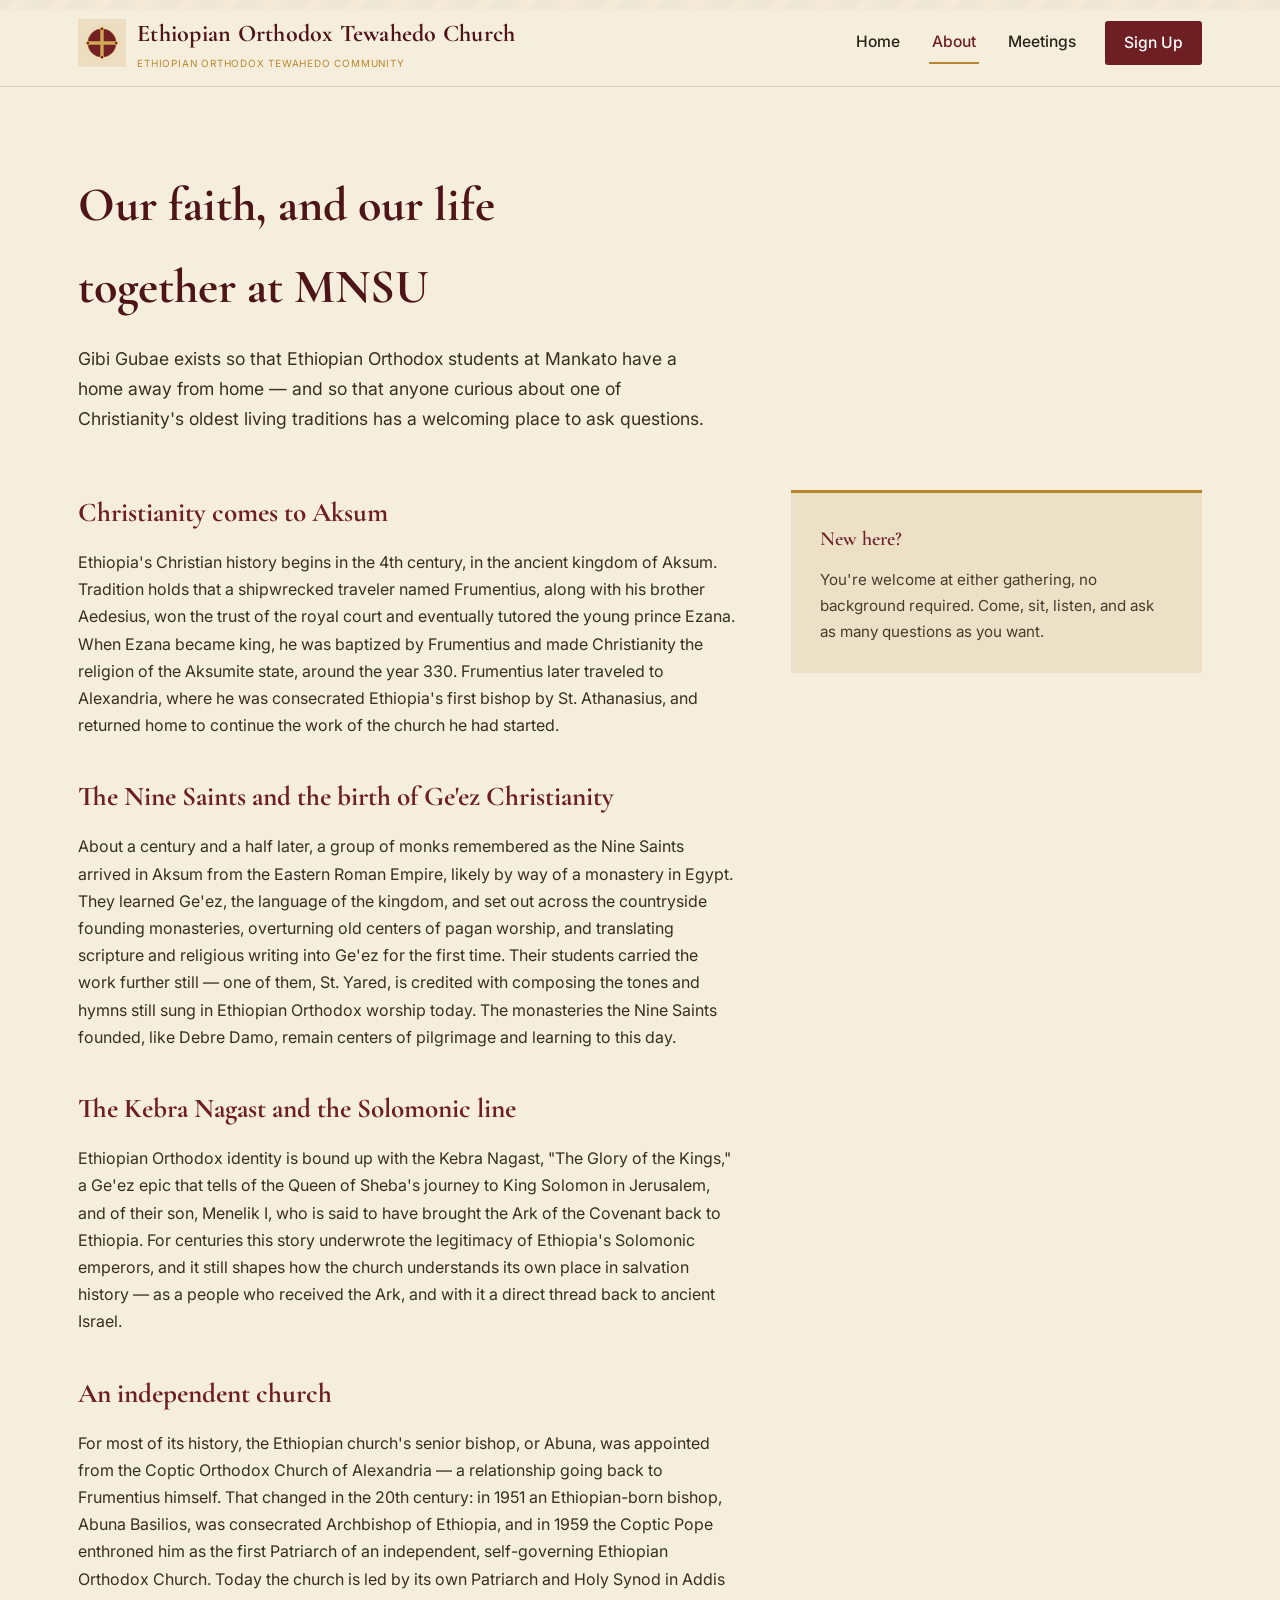
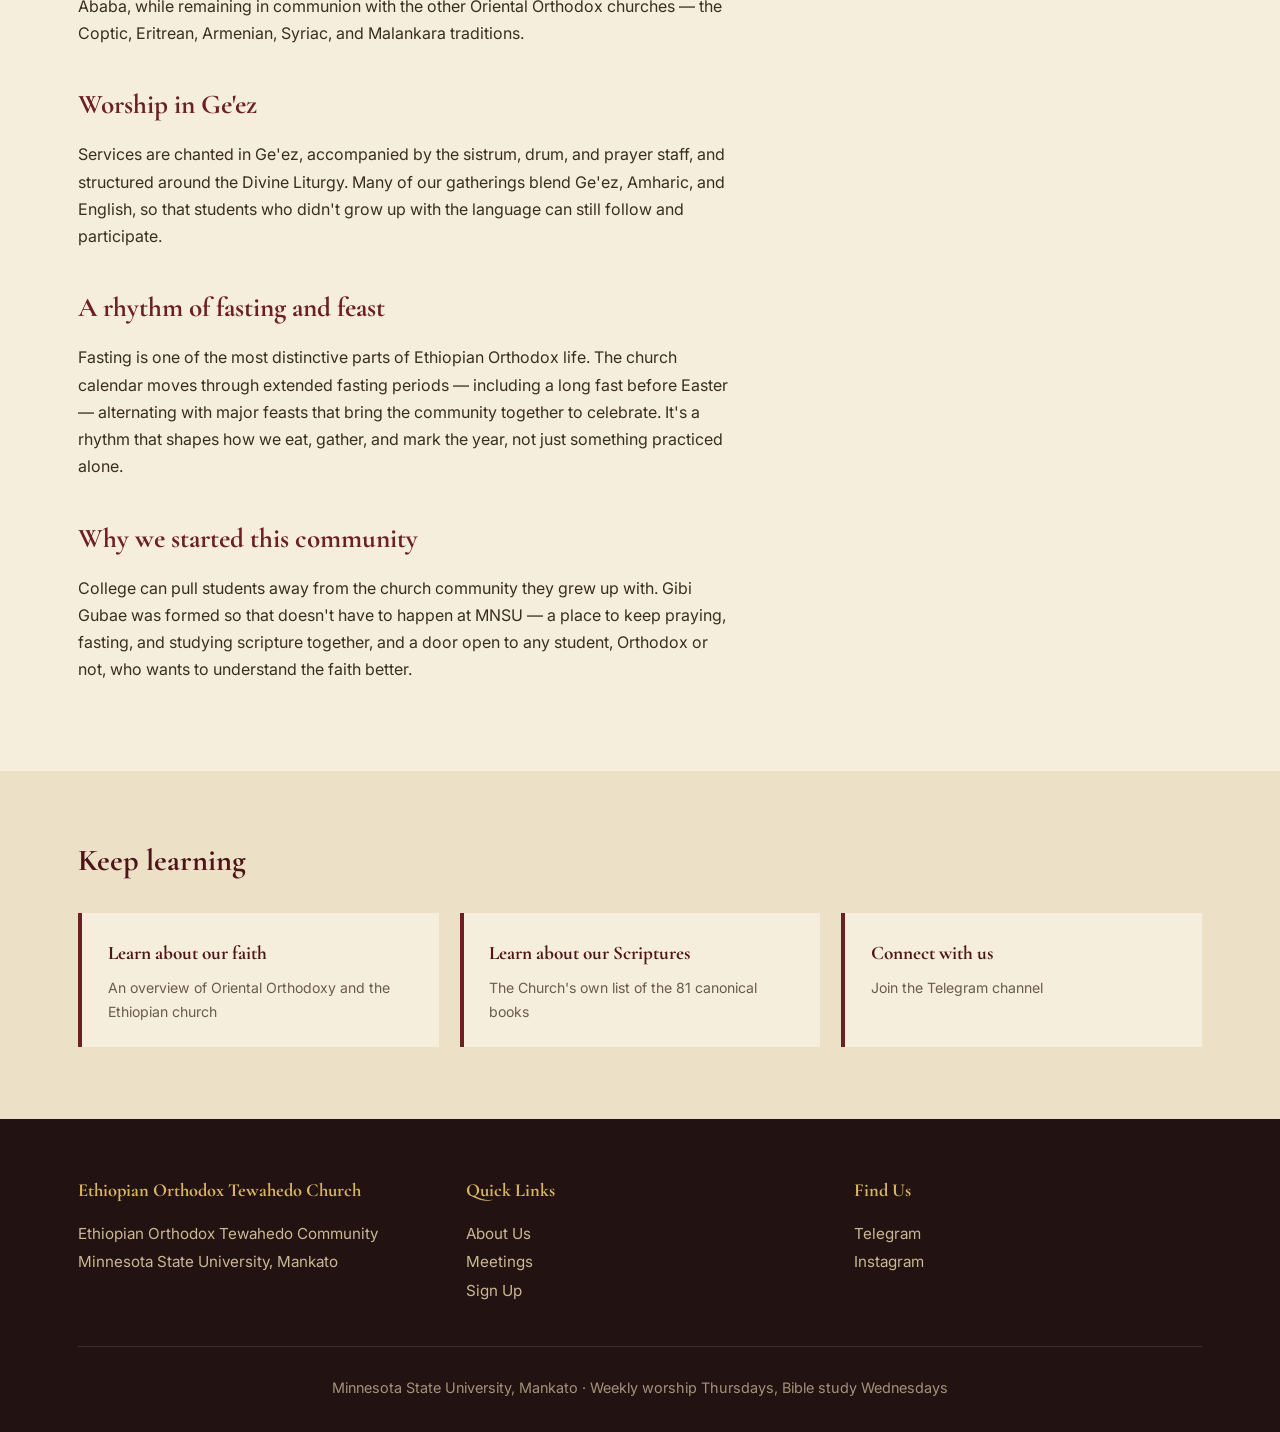
==== about.html @ cf898a97 "Create Ethiopian Orthodox Tewahedo website" ====
<!DOCTYPE html>
<html lang="en">
<head>
<meta charset="UTF-8">
<meta name="viewport" content="width=device-width, initial-scale=1.0">
<title>About — Ethiopian Orthodox Tewahedo Community at MNSU</title>
<link rel="icon" href="logo.svg">
<link rel="preconnect" href="https://fonts.googleapis.com">
<link rel="preconnect" href="https://fonts.gstatic.com" crossorigin>
<link href="https://fonts.googleapis.com/css2?family=Cormorant+Garamond:ital,wght@0,500;0,600;0,700;1,500&family=Inter:wght@400;500;600&display=swap" rel="stylesheet">
<style>
:root{
  --parchment:#F6EEDD;--parchment-dark:#ECE0C7;--maroon:#6E1F24;--maroon-deep:#4E1519;
  --gold:#B8862E;--gold-light:#D9B563;--ink:#2B2118;--green:#33513F;
  --font-display:'Cormorant Garamond', Georgia, serif;--font-body:'Inter', Arial, sans-serif;
}
*{margin:0;padding:0;box-sizing:border-box;}
body{font-family:var(--font-body);color:var(--ink);background:var(--parchment);line-height:1.7;}
.container{max-width:1180px;margin:0 auto;padding:0 28px;}
.tibeb{height:10px;background:repeating-linear-gradient(135deg,var(--maroon) 0 10px,var(--gold) 10px 20px,var(--green) 20px 30px);}
header{position:fixed;top:0;width:100%;z-index:1000;background:rgba(246,238,221,0.97);border-bottom:1px solid rgba(110,31,36,0.15);}
nav{display:flex;align-items:center;justify-content:space-between;padding:0.9rem 0;}
.nav-left{display:flex;align-items:center;gap:0.7rem;text-decoration:none;}
.brand-text{font-family:var(--font-display);font-weight:700;font-size:1.5rem;color:var(--maroon-deep);letter-spacing:0.01em;}
.church-logo{width:48px;height:48px;object-fit:contain;mix-blend-mode:multiply;}
.brand-sub{display:block;font-family:var(--font-body);font-size:0.62rem;letter-spacing:0.08em;color:var(--gold);}
.nav-right{display:flex;align-items:center;gap:1.6rem;}
.nav-right a{color:var(--ink);font-weight:500;text-decoration:none;font-size:0.98rem;padding:0.4rem 0.2rem;border-bottom:2px solid transparent;transition:border-color 0.2s,color 0.2s;}
.nav-right a:hover,.nav-right a.active{color:var(--maroon);border-color:var(--gold);}
.nav-right a.cta{background:var(--maroon);color:#fff;padding:0.55rem 1.2rem;border-radius:3px;border-bottom:none;}
.nav-right a.cta:hover{background:var(--maroon-deep);color:#fff;}
.mobile-menu-toggle{display:none;flex-direction:column;background:none;border:none;cursor:pointer;padding:0.5rem;gap:5px;}
.mobile-menu-toggle span{width:24px;height:2px;background:var(--maroon-deep);border-radius:2px;}
main{margin-top:83px;}

.page-head{padding:4.5rem 0 2.5rem;}
.page-head h1{font-family:var(--font-display);font-weight:700;font-size:3rem;color:var(--maroon-deep);margin-bottom:1rem;max-width:20ch;}
.page-head p{font-size:1.1rem;color:#3a2e21;max-width:58ch;}

.article{padding:1rem 0 4.5rem;}
.article .container{display:flex;gap:3.5rem;flex-wrap:wrap;}
.article-main{flex:1.6 1 480px;}
.article-main h2{font-family:var(--font-display);font-weight:700;font-size:1.7rem;color:var(--maroon);margin:2.2rem 0 0.8rem;}
.article-main h2:first-child{margin-top:0;}
.article-main p{color:#3a2e21;margin-bottom:1rem;max-width:66ch;}

.side{flex:1 1 300px;}
.side-box{background:var(--parchment-dark);border-top:3px solid var(--gold);padding:1.8rem;margin-bottom:1.8rem;}
.side-box h3{font-family:var(--font-display);font-weight:600;font-size:1.25rem;color:var(--maroon);margin-bottom:0.7rem;}
.side-box p{font-size:0.95rem;color:#4a3b2b;}
.side-box a{color:var(--maroon);font-weight:600;text-decoration:none;}
.side-box a:hover{text-decoration:underline;}

.learn-more{background:var(--parchment-dark);padding:4rem 0 4.5rem;}
.learn-more h2{font-family:var(--font-display);font-weight:700;font-size:1.9rem;color:var(--maroon-deep);margin-bottom:1.6rem;}
.learn-links{display:flex;gap:1.3rem;flex-wrap:wrap;}
.learn-btn{
  flex:1 1 240px;display:flex;flex-direction:column;gap:0.4rem;
  background:var(--parchment);border-left:4px solid var(--maroon);padding:1.5rem 1.6rem;
  text-decoration:none;transition:border-color 0.2s,background 0.2s;
}
.learn-btn:hover{border-color:var(--gold);background:#fbf5e6;}
.learn-btn-title{font-family:var(--font-display);font-weight:700;font-size:1.2rem;color:var(--maroon-deep);}
.learn-btn-sub{font-size:0.88rem;color:#6b5c48;}

footer{background:#221312;color:#d8c9ab;padding:3.5rem 0 2rem;}
.footer-grid{display:grid;grid-template-columns:repeat(auto-fit,minmax(220px,1fr));gap:2.5rem;margin-bottom:2.5rem;}
.footer-col h3{font-family:var(--font-display);color:var(--gold-light);font-size:1.15rem;margin-bottom:0.8rem;}
.footer-col p,.footer-col a{color:#c9b892;text-decoration:none;font-size:0.95rem;line-height:1.9;}
.footer-col a:hover{color:var(--gold-light);}
.footer-bottom{text-align:center;padding-top:1.8rem;border-top:1px solid rgba(216,201,171,0.15);color:#a3927a;font-size:0.9rem;}

@media (max-width:768px){
  .mobile-menu-toggle{display:flex;}
  .nav-right{position:absolute;top:100%;left:0;width:100%;background:var(--parchment);flex-direction:column;align-items:flex-start;gap:0;box-shadow:0 8px 20px rgba(0,0,0,0.08);transform:translateY(-120%);transition:transform 0.25s ease;padding:0.5rem 0;}
  .nav-right.active{transform:translateY(0);}
  .nav-right a{width:100%;padding:0.9rem 1.5rem;border-bottom:1px solid rgba(110,31,36,0.08);border-radius:0;}
  .nav-right a.cta{margin:0.7rem 1.5rem;width:calc(100% - 3rem);text-align:center;}
  main{margin-top:70px;}
  .church-logo{width:42px;height:42px;}
  .page-head h1{font-size:2.2rem;}
}
</style>
</head>
<body>
<header>
  <div class="container">
    <nav>
      <a href="index.html" class="nav-left">
        <img class="church-logo" src="logo.svg" alt="Ethiopian Orthodox Tewahedo cross">
        <span>
          <span class="brand-text">Ethiopian Orthodox Tewahedo Church</span>
          <span class="brand-sub">ETHIOPIAN ORTHODOX TEWAHEDO COMMUNITY</span>
        </span>
      </a>
      <button class="mobile-menu-toggle" onclick="toggleMobileMenu()"><span></span><span></span><span></span></button>
      <div class="nav-right">
        <a href="index.html">Home</a>
        <a href="about.html" class="active">About</a>
        <a href="events.html">Meetings</a>
        <a href="signup.html" class="cta">Sign Up</a>
      </div>
    </nav>
  </div>
</header>
<div class="tibeb"></div>

<main>
  <section class="page-head">
    <div class="container">
      <h1>Our faith, and our life together at MNSU</h1>
      <p>Gibi Gubae exists so that Ethiopian Orthodox students at Mankato have a home away from home — and so that anyone curious about one of Christianity's oldest living traditions has a welcoming place to ask questions.</p>
    </div>
  </section>

  <section class="article">
    <div class="container">
      <div class="article-main">
        <h2>Christianity comes to Aksum</h2>
        <p>Ethiopia's Christian history begins in the 4th century, in the ancient kingdom of Aksum. Tradition holds that a shipwrecked traveler named Frumentius, along with his brother Aedesius, won the trust of the royal court and eventually tutored the young prince Ezana. When Ezana became king, he was baptized by Frumentius and made Christianity the religion of the Aksumite state, around the year 330. Frumentius later traveled to Alexandria, where he was consecrated Ethiopia's first bishop by St. Athanasius, and returned home to continue the work of the church he had started.</p>

        <h2>The Nine Saints and the birth of Ge'ez Christianity</h2>
        <p>About a century and a half later, a group of monks remembered as the Nine Saints arrived in Aksum from the Eastern Roman Empire, likely by way of a monastery in Egypt. They learned Ge'ez, the language of the kingdom, and set out across the countryside founding monasteries, overturning old centers of pagan worship, and translating scripture and religious writing into Ge'ez for the first time. Their students carried the work further still — one of them, St. Yared, is credited with composing the tones and hymns still sung in Ethiopian Orthodox worship today. The monasteries the Nine Saints founded, like Debre Damo, remain centers of pilgrimage and learning to this day.</p>

        <h2>The Kebra Nagast and the Solomonic line</h2>
        <p>Ethiopian Orthodox identity is bound up with the Kebra Nagast, "The Glory of the Kings," a Ge'ez epic that tells of the Queen of Sheba's journey to King Solomon in Jerusalem, and of their son, Menelik I, who is said to have brought the Ark of the Covenant back to Ethiopia. For centuries this story underwrote the legitimacy of Ethiopia's Solomonic emperors, and it still shapes how the church understands its own place in salvation history — as a people who received the Ark, and with it a direct thread back to ancient Israel.</p>

        <h2>An independent church</h2>
        <p>For most of its history, the Ethiopian church's senior bishop, or Abuna, was appointed from the Coptic Orthodox Church of Alexandria — a relationship going back to Frumentius himself. That changed in the 20th century: in 1951 an Ethiopian-born bishop, Abuna Basilios, was consecrated Archbishop of Ethiopia, and in 1959 the Coptic Pope enthroned him as the first Patriarch of an independent, self-governing Ethiopian Orthodox Church. Today the church is led by its own Patriarch and Holy Synod in Addis Ababa, while remaining in communion with the other Oriental Orthodox churches — the Coptic, Eritrean, Armenian, Syriac, and Malankara traditions.</p>

        <h2>Worship in Ge'ez</h2>
        <p>Services are chanted in Ge'ez, accompanied by the sistrum, drum, and prayer staff, and structured around the Divine Liturgy. Many of our gatherings blend Ge'ez, Amharic, and English, so that students who didn't grow up with the language can still follow and participate.</p>

        <h2>A rhythm of fasting and feast</h2>
        <p>Fasting is one of the most distinctive parts of Ethiopian Orthodox life. The church calendar moves through extended fasting periods — including a long fast before Easter — alternating with major feasts that bring the community together to celebrate. It's a rhythm that shapes how we eat, gather, and mark the year, not just something practiced alone.</p>

        <h2>Why we started this community</h2>
        <p>College can pull students away from the church community they grew up with. Gibi Gubae was formed so that doesn't have to happen at MNSU — a place to keep praying, fasting, and studying scripture together, and a door open to any student, Orthodox or not, who wants to understand the faith better.</p>
      </div>

      <div class="side">
        <div class="side-box">
          <h3>New here?</h3>
          <p>You're welcome at either gathering, no background required. Come, sit, listen, and ask as many questions as you want.</p>
        </div>
      </div>
    </div>
  </section>

  <section class="learn-more">
    <div class="container">
      <h2>Keep learning</h2>
      <div class="learn-links">
        <a class="learn-btn" href="https://en.wikipedia.org/wiki/Ethiopian_Orthodox_Tewahedo_Church" target="_blank" rel="noopener">
          <span class="learn-btn-title">Learn about our faith</span>
          <span class="learn-btn-sub">An overview of Oriental Orthodoxy and the Ethiopian church</span>
        </a>
        <a class="learn-btn" href="https://www.ethiopianorthodox.org/english/canonical/books.html" target="_blank" rel="noopener">
          <span class="learn-btn-title">Learn about our Scriptures</span>
          <span class="learn-btn-sub">The Church's own list of the 81 canonical books</span>
        </a>
        <a class="learn-btn" href="https://t.me/MNSUGibigubae" target="_blank" rel="noopener">
          <span class="learn-btn-title">Connect with us</span>
          <span class="learn-btn-sub">Join the Telegram channel</span>
        </a>
      </div>
    </div>
  </section>
</main>

<footer>
  <div class="container">
    <div class="footer-grid">
      <div class="footer-col">
        <h3>Ethiopian Orthodox Tewahedo Church</h3>
        <p>Ethiopian Orthodox Tewahedo Community<br>Minnesota State University, Mankato</p>
      </div>
      <div class="footer-col">
        <h3>Quick Links</h3>
        <p><a href="about.html">About Us</a></p>
        <p><a href="events.html">Meetings</a></p>
        <p><a href="signup.html">Sign Up</a></p>
      </div>
      <div class="footer-col">
        <h3>Find Us</h3>
        <p><a href="https://t.me/MNSUGibigubae" target="_blank" rel="noopener">Telegram</a></p>
        <p><a href="https://www.instagram.com/ethiopian_orthodox_community_/" target="_blank" rel="noopener">Instagram</a></p>
      </div>
    </div>
    <div class="footer-bottom">
      <p>Minnesota State University, Mankato · Weekly worship Thursdays, Bible study Wednesdays</p>
    </div>
  </div>
</footer>

<script>
function toggleMobileMenu(){
  document.querySelector('.nav-right').classList.toggle('active');
  document.querySelector('.mobile-menu-toggle').classList.toggle('active');
}
document.addEventListener('click', function(e){
  const nav = document.querySelector('nav');
  const navRight = document.querySelector('.nav-right');
  if(!nav.contains(e.target) && navRight.classList.contains('active')){
    navRight.classList.remove('active');
    document.querySelector('.mobile-menu-toggle').classList.remove('active');
  }
});
document.querySelectorAll('.nav-right a').forEach(link=>{
  link.addEventListener('click', ()=>{
    document.querySelector('.nav-right').classList.remove('active');
    document.querySelector('.mobile-menu-toggle').classList.remove('active');
  });
});
</script>
</body>
</html>
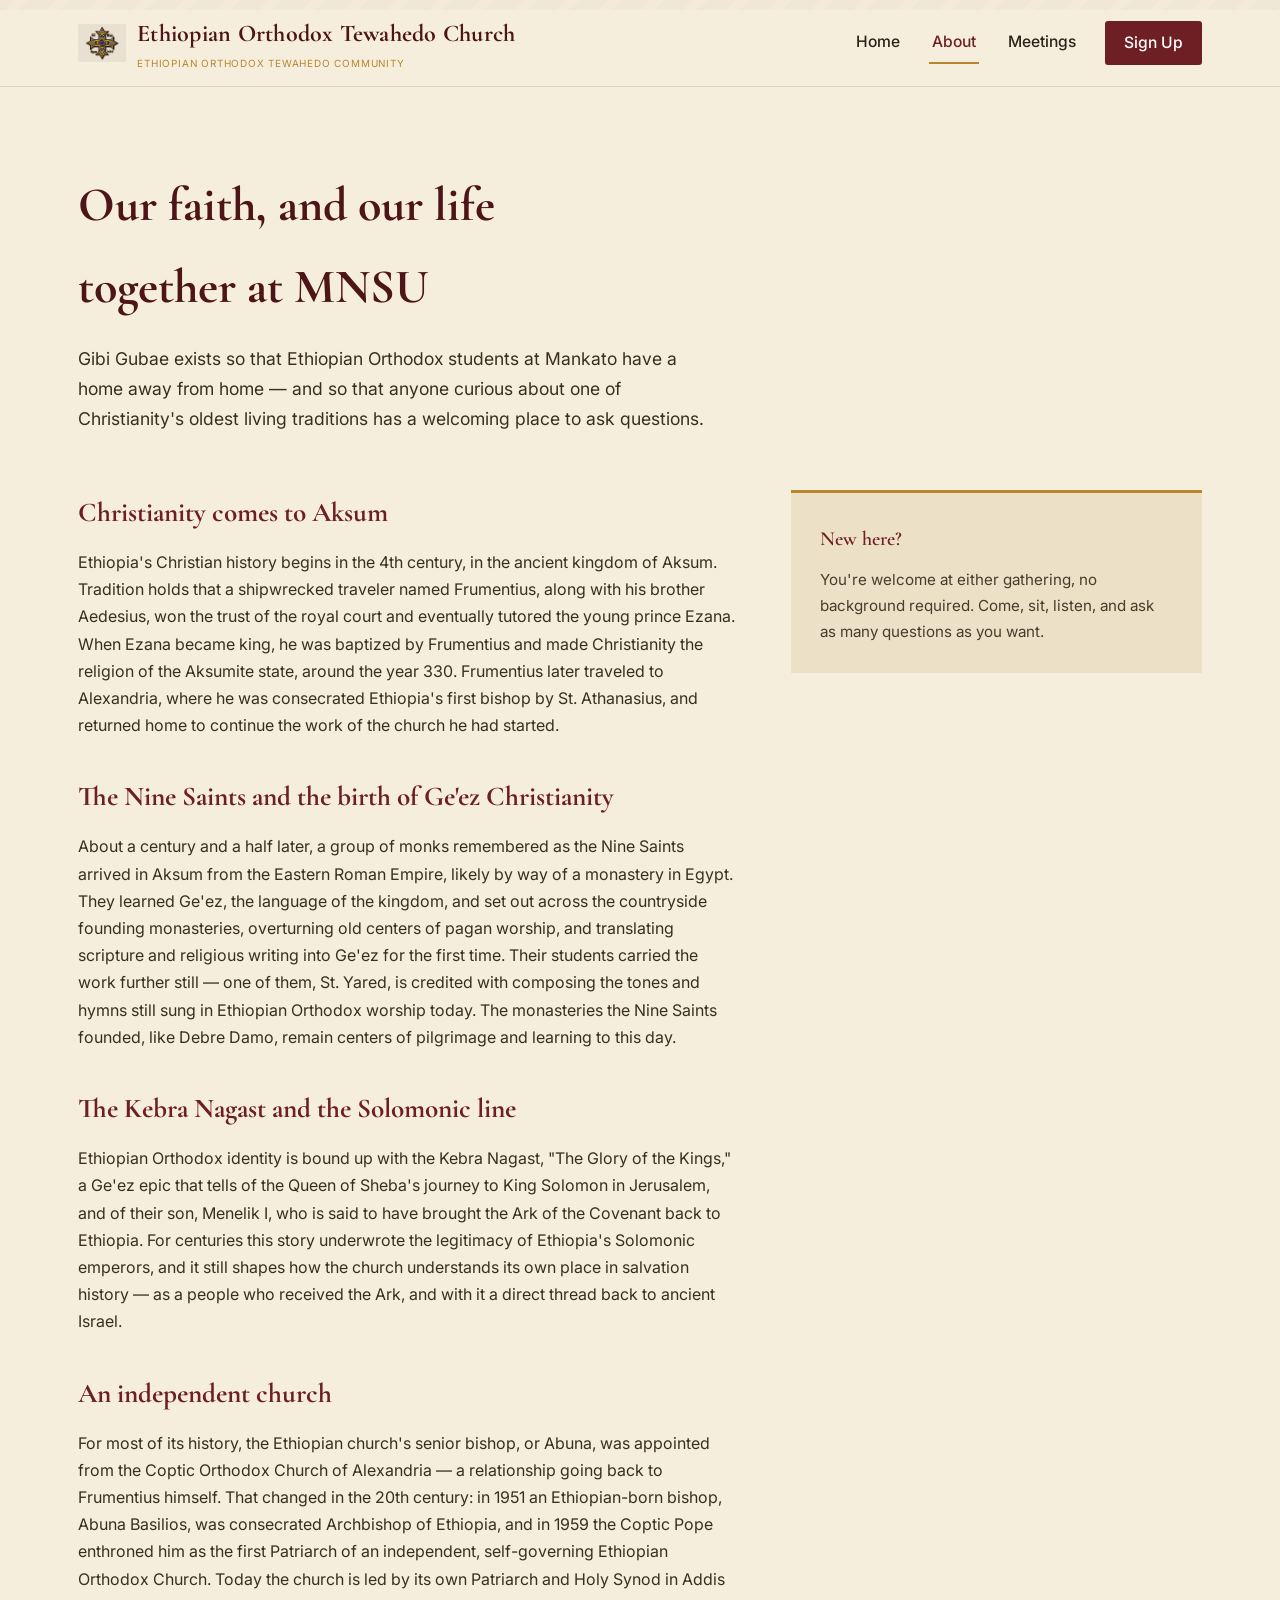
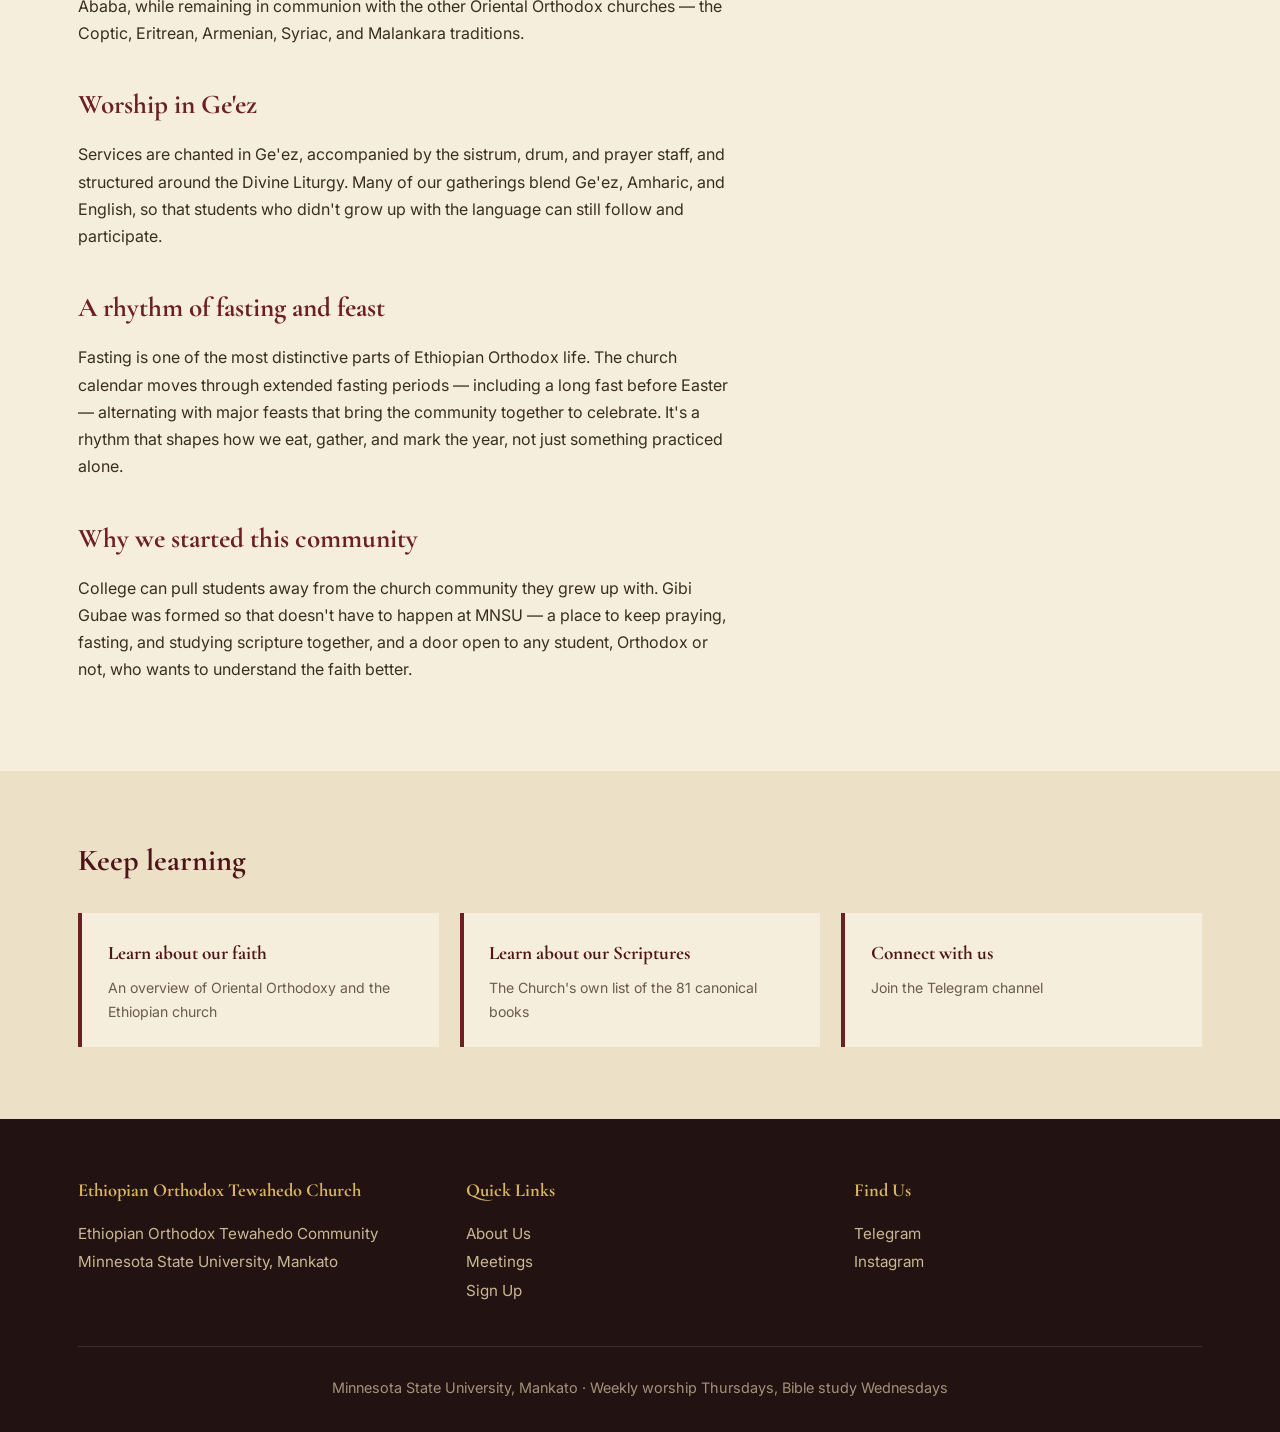
==== commit 0619bdf6: "Use ornate blue cross logo" ====
--- a/about.html
+++ b/about.html
@@ -4,7 +4,7 @@
 <meta charset="UTF-8">
 <meta name="viewport" content="width=device-width, initial-scale=1.0">
 <title>About — Ethiopian Orthodox Tewahedo Community at MNSU</title>
-<link rel="icon" href="logo.svg">
+<link rel="icon" href="image-1788378681880.png">
 <link rel="preconnect" href="https://fonts.googleapis.com">
 <link rel="preconnect" href="https://fonts.gstatic.com" crossorigin>
 <link href="https://fonts.googleapis.com/css2?family=Cormorant+Garamond:ital,wght@0,500;0,600;0,700;1,500&family=Inter:wght@400;500;600&display=swap" rel="stylesheet">
@@ -81,13 +81,14 @@
   .page-head h1{font-size:2.2rem;}
 }
 </style>
+<link rel="stylesheet" href="mobile.css">
 </head>
 <body>
 <header>
   <div class="container">
     <nav>
       <a href="index.html" class="nav-left">
-        <img class="church-logo" src="logo.svg" alt="Ethiopian Orthodox Tewahedo cross">
+        <img class="church-logo" src="image-1788378681880.png" alt="Ethiopian Orthodox Tewahedo cross">
         <span>
           <span class="brand-text">Ethiopian Orthodox Tewahedo Church</span>
           <span class="brand-sub">ETHIOPIAN ORTHODOX TEWAHEDO COMMUNITY</span>
